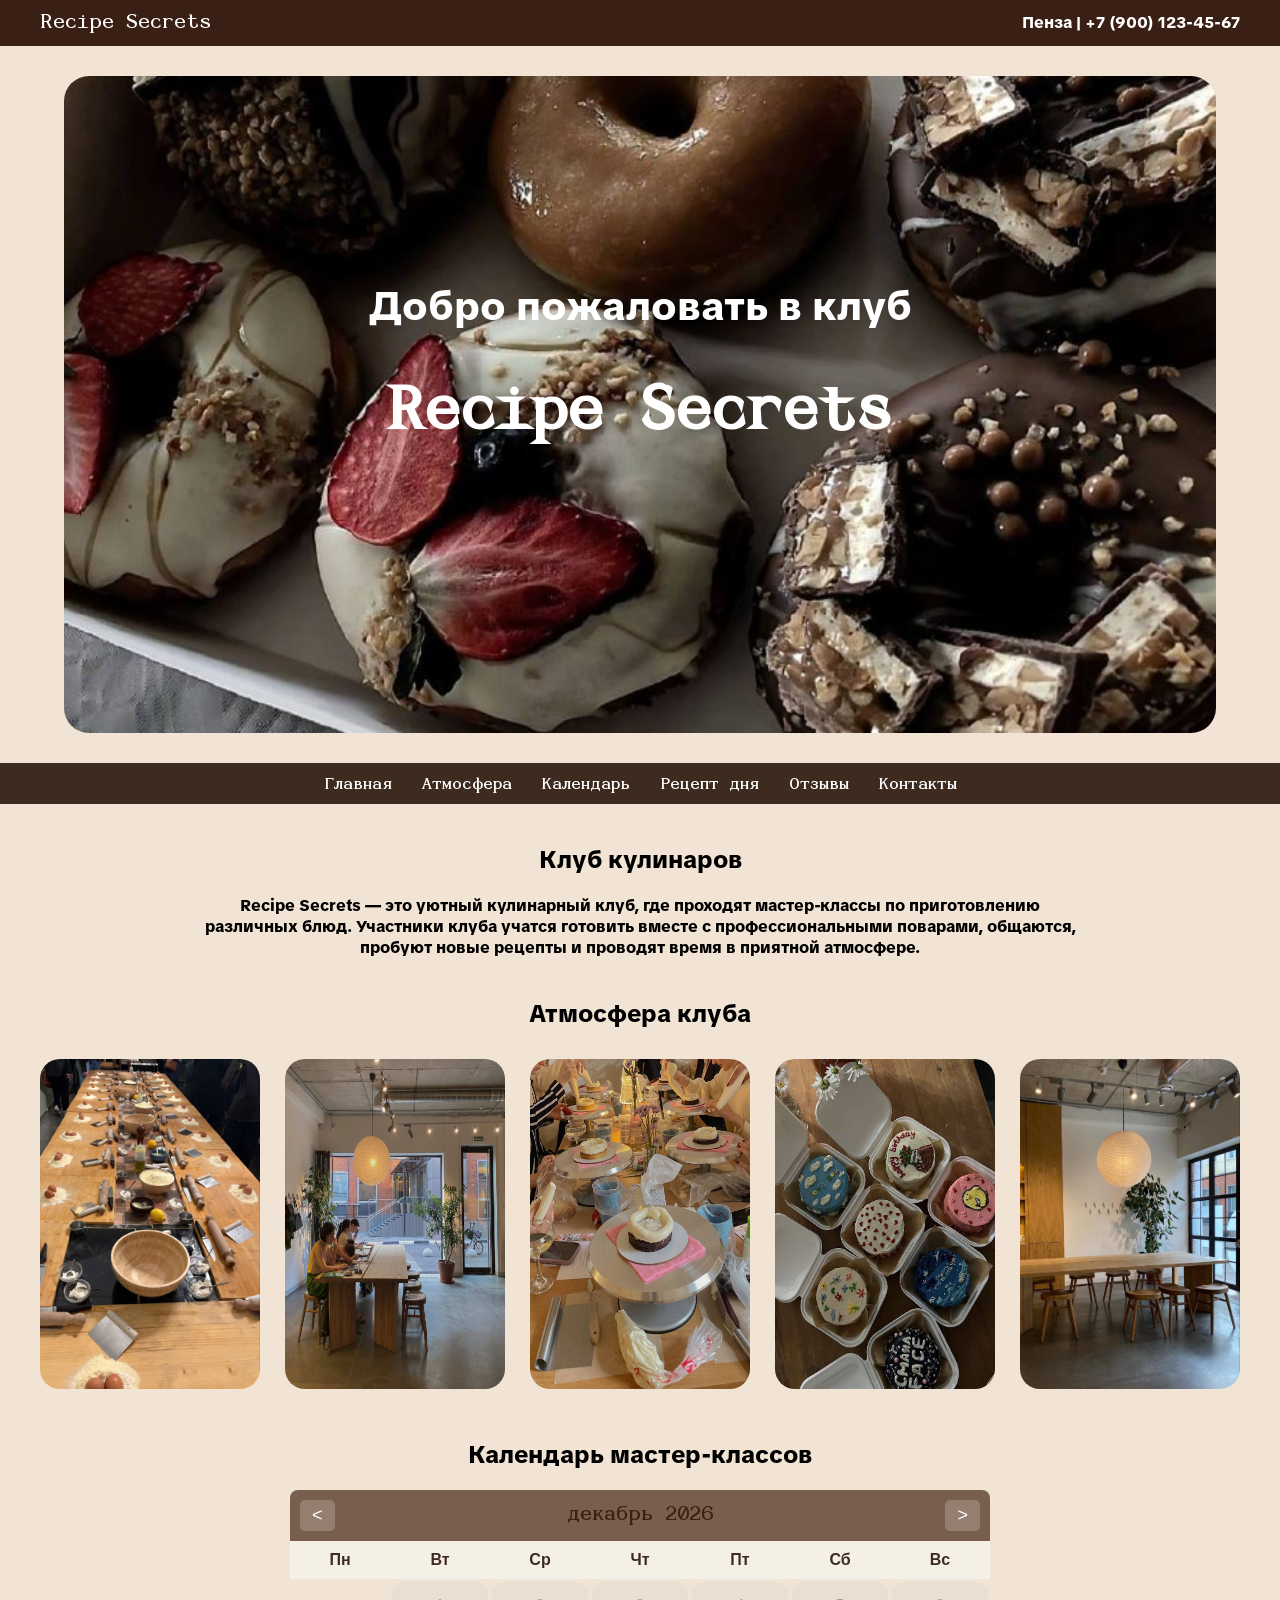
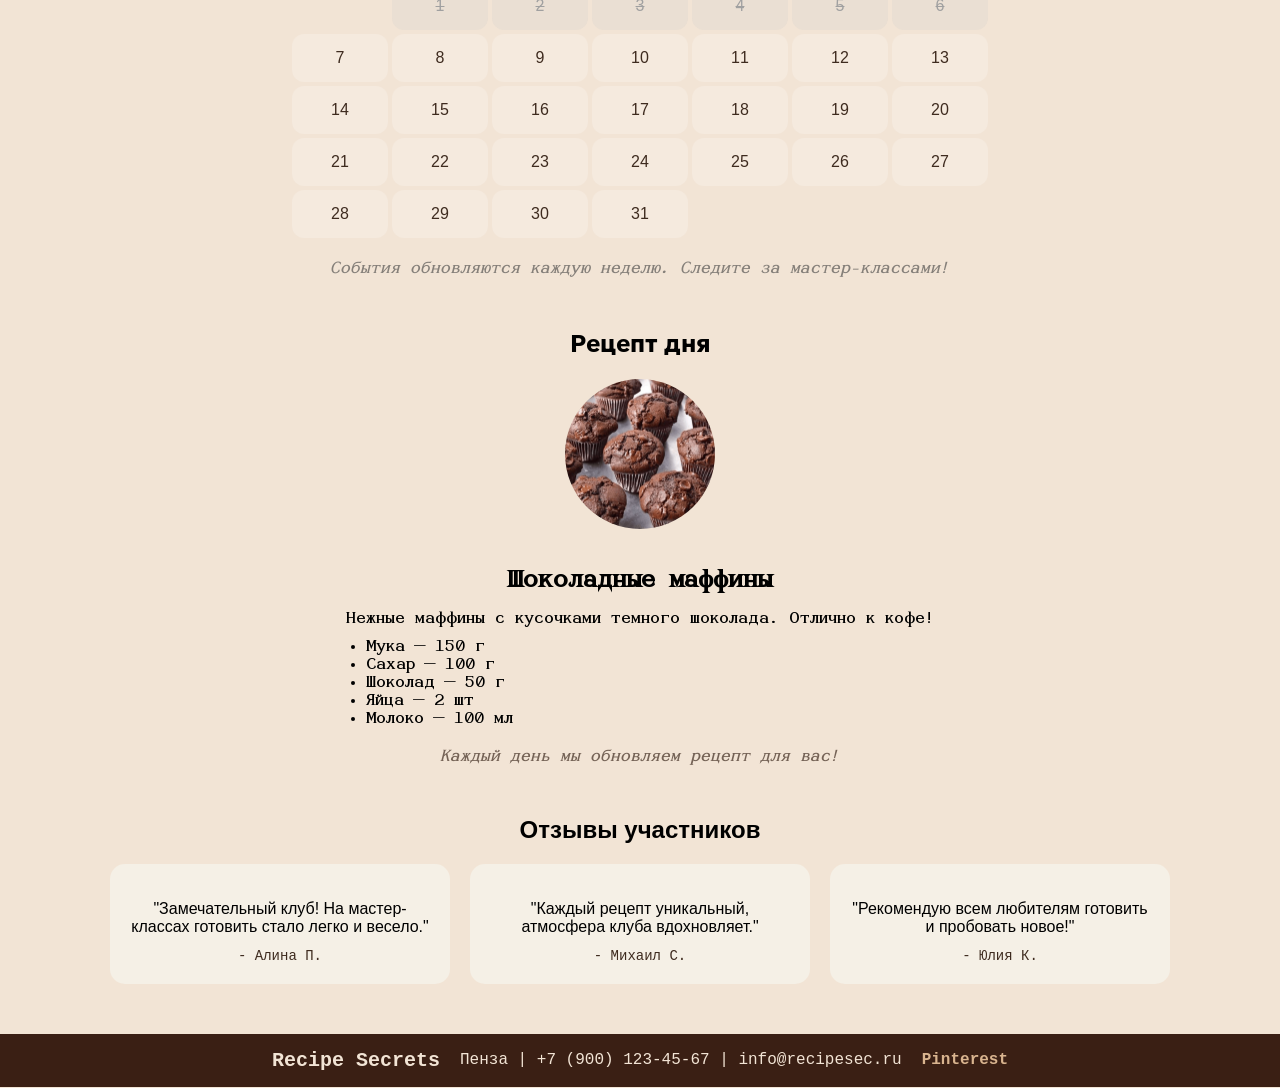
==== index.html @ e3c27041 "index.html" ====
<!DOCTYPE html>
<html lang="ru">
<head>
<meta charset="UTF-8">
<title>Recipe Secrets</title>
<link rel="stylesheet" href="css/style.css">
<script defer src="js/script.js"></script>
</head>
<body>
<div class="top-bar">
  <div class="logo">Recipe Secrets</div>
  <div class="contacts">
    Пенза | +7 (900) 123-45-67
  </div>
</div>
<!-- === Главная секция (шапка) === -->
<section id="home" class="hero">
  <img src="img/convertio.in_main.png">
  <div class="hero-text">
    <h1>Добро пожаловать в клуб</h1>
    <h2>Recipe Secrets</h2>
  </div>
</section>
<!-- === Навигация вынесена из секции === -->
<header class="main-header">
  <nav class="navbar">
    <ul>
      <li><a href="#home">Главная</a></li>
      <li><a href="#master-classes">Атмосфера</a></li>
      <li><a href="#calendar">Календарь</a></li>
      <li><a href="#daily-recipe">Рецепт дня</a></li>
      <li><a href="#reviews">Отзывы</a></li>
      <li><a href="#contacts">Контакты</a></li>
    </ul>
  </nav>
</header>
<!-- === О клубе === -->
<section class="about">
<h2>Клуб кулинаров</h2>
<p>
Recipe Secrets — это уютный кулинарный клуб,  
где проходят мастер-классы по приготовлению различных блюд.

Участники клуба учатся готовить вместе с профессиональными поварами,  
общаются, пробуют новые рецепты и проводят время в приятной атмосфере.
</p>
</section>
<!-- === Фотоколлаж / мастер-классы === -->
<section id="master-classes" class="gallery">
<h2>Атмосфера клуба</h2>
<div class="gallery-grid">
  <img src="img/convertio.in_class1.png">
  <img src="img/convertio.in_interior1.png">
  <img src="img/convertio.in_class2.png">
  <img src="img/convertio.in_dessert2.png">
  <img src="img/convertio.in_interior.png">
</div>
</section>
<!-- === Календарь === -->
<section id="calendar" class="calendar-section">
<h2>Календарь мастер-классов</h2>
<div class="calendar">
  <div class="calendar-header">
    <button id="prevMonth">&lt;</button>
    <span id="month"></span>
    <button id="nextMonth">&gt;</button>
  </div>
  <div class="calendar-weekdays">
    <div>Пн</div>
    <div>Вт</div>
    <div>Ср</div>
    <div>Чт</div>
    <div>Пт</div>
    <div>Сб</div>
    <div>Вс</div>
  </div>
  <div id="dates" class="calendar-dates"></div>
</div>
<p class="calendar-note">
События обновляются каждую неделю. Следите за мастер-классами!
</p>
</section>
<!-- === Рецепт дня === -->
<section class="daily-recipe" id="daily-recipe">
  <h2>Рецепт дня</h2>
  <div class="recipe-card">
    <img src="img/convertio.in_5285242297987569121.png" alt="Рецепт дня">
    <div class="recipe-info">
      <h3>Название рецепта</h3>
      <p>Описание</p>
      <ul>
        <!-- ингредиенты будут JS -->
      </ul>
    </div>
  </div>
  <p class="recipe-note">Каждый день мы обновляем рецепт для вас!</p>
</section>
<!-- === Отзывы === -->
<section class="reviews-section" id="reviews">
  <h2>Отзывы участников</h2>
  <div class="reviews-container">
    <div class="review">
      <p>"Замечательный клуб! На мастер-классах готовить стало легко и весело."</p>
      <span>- Алина П.</span>
    </div>
    <div class="review">
      <p>"Каждый рецепт уникальный, атмосфера клуба вдохновляет."</p>
      <span>- Михаил С.</span>
    </div>
    <div class="review">
      <p>"Рекомендую всем любителям готовить и пробовать новое!"</p>
      <span>- Юлия К.</span>
    </div>
  </div>
</section>
<footer class="club-footer" id="contacts">
  <div class="footer-container">
    <h1 class="club-title">Recipe Secrets</h1>
    <div class="footer-contacts">
      Пенза | +7 (900) 123-45-67 | info@recipesec.ru
    </div>
    <a href="https://www.pinterest.com/" target="_blank" class="social-link">Pinterest</a>
  </div>
</footer>
</body>
</html>
---- css/style.css ----
@font-face{
font-family: TikTokSans;
src: url('../fonts/TikTokSans.ttf');
}

@font-face{
font-family: BukaMono;
src: url('../fonts/BukaMono.ttf');
}
/* === Плавный скролл для навигации === */
html {
  scroll-behavior: smooth;
}

/* === Навигация закреплена и красиво видна === */
.navbar {
  background-color: (255, 255, 255, 0.2); /* тёмный шоколад */
  padding: 10px 0;
  text-align: center;
  position: sticky;
  top: 0;
  z-index: 1000;
}

/* Ссылки уже есть, оставляем hover */
body{

margin:0;
background:#f2e4d5;
font-family: TikTokSans;

}


.top-bar{

background:#3a1f14;
color:white;

display:flex;
justify-content:space-between;

padding:12px 40px;

}
/* === Навигационная панель === */
.navbar {
  background-color: #3e2b1f; /* тёмный шоколад */
  padding: 10px 0; /* чуть выше и ниже */
  text-align: center;
  position: sticky; /* чтобы панель оставалась при прокрутке */
  top: 0;
  z-index: 1000;
}

.navbar ul {
  list-style: none;
  margin: 0;
  padding: 0;
  display: flex;
  justify-content: center; /* центруем ссылки */
  gap: 30px; /* расстояние между пунктами */
}

.navbar ul li a {
  text-decoration: none;
  color: white;
  font-family: 'BukaMono', monospace; /* основной шрифт */
  font-size: 16px;
  transition: all 0.3s ease;
}

.navbar ul li a:hover {
  color: #d9b48f; /* бежевый при наведении */
  transform: scale(1.1); /* слегка увеличиваем ссылку */
}
.hero img{

width:90%;
margin:30px auto;
display:block;

border-radius:25px;

}



.logo{

font-family:BukaMono;
font-size:20px;

}


.hero{

text-align:center;
position:relative;

}

.hero-text{

position:absolute;

top:45%;
left:50%;

transform:translate(-50%,-50%);

color:white;

}


.hero-text h1{

font-size:40px;

}


.hero-text h2{

font-size:60px;
font-family:BukaMono;

}



.about{

width:70%;
margin:40px auto;
text-align:center;

}


.gallery{

text-align:center;

}


.gallery-grid{

display:flex;
justify-content:center;

gap:25px;

flex-wrap:wrap;

margin:30px;

}


.gallery-grid img{

width:220px;

border-radius:20px;

transition:0.4s;

}


.gallery-grid img:hover{

transform:scale(1.1);

}



.calendar-section{

text-align:center;

margin:50px;

}

/* === Стили для календаря Recipe Secrets === */
.calendar {
  width: 700px;
  margin: 20px auto;
  font-family: 'TikTok Sans', sans-serif;
  color: #3e2b1f; /* основной шоколадный цвет для текста */
}

/* === Календарь — заголовок месяца === */
.calendar-header {
  display: flex;
  justify-content: space-between;
  align-items: center;
  background-color: rgba(90, 62, 43, 0.8); /* тёмный шоколад с прозрачностью */
  color: #3a1f14; /* тёмный шоколад для текста месяца */
  font-family: 'BukaMono', monospace; /* шрифт для месяца */
  font-size: 20px; /* чуть крупнее */
  padding: 10px;
  border-radius: 8px 8px 0 0;
}

.calendar-header button {
  background-color: rgba(255, 255, 255, 0.2);
  border: none;
  color: #ffffff;
  font-size: 18px;
  padding: 5px 12px;
  border-radius: 5px;
  cursor: pointer;
  transition: background 0.2s, transform 0.2s;
}

.calendar-header button:hover {
  background-color: rgba(255, 255, 255, 0.4);
  transform: scale(1.1);
}

.calendar-weekdays,
.calendar-dates {
  display: grid;
  grid-template-columns: repeat(7, 1fr);
  text-align: center;
}

.calendar-weekdays div {
  font-weight: bold;
  padding: 10px 0;
  border-bottom: 1px solid rgba(200, 200, 200, 0.2);
  background-color: #f5f0e6; /* светлый бежевый фон для дней недели */
  color: #3e2b1f; /* шоколадный для текста дней недели */
}

.day {
  padding: 15px 0;
  margin: 2px;
  border-radius: 12px;
  background-color: rgba(255, 255, 255, 0.2); /* прозрачные кнопки */
  cursor: pointer;
  transition: transform 0.2s, background-color 0.2s;
  font-size: 16px;
  color: #3e2b1f; /* шоколадный текст */
}

.day:hover {
  transform: scale(1.1);
  background-color: rgba(255, 255, 255, 0.3); /* чуть ярче при наведении */
}

.day.event {
  background-color: #d6b38c; /* светлый шоколад для дней с событием */
  font-weight: bold;
}

.day.past {
  color: #a0a0a0;
  background-color: rgba(200, 200, 200, 0.2);
  text-decoration: line-through;
  cursor: default;
}

/* Текст под календарем */
.calendar-note {
  font-family: 'BukaMono', monospace;
  color: rgba(60, 60, 60, 0.6); /* светлее и прозрачнее */
  font-size: 16px;
  margin-top: 15px;
  font-style: italic;
}
.daily-recipe {
  text-align: center;
  margin: 50px auto;
}
.recipe-card {
  display: flex;
  flex-direction: column;
  align-items: center;
  gap: 20px;
  max-width: 700px;
  margin: 0 auto;
  gap: 0;
}
/* Стили только для картинки рецепта */
.recipe-card img {
  width: 150px;         /* уменьшенный размер */
  height: 150px;
  border-radius: 50%;   /* делает кружок */
  object-fit: cover;    /* чтобы картинка не растягивалась */
  display: block;
  margin: 0 auto 15px;  /* по центру с отступом снизу */
}
.recipe-info {
  text-align: center;
  font-family: 'BukaMono', monospace;
}
.recipe-info h3 {
  font-family: 'BukaMono', monospace;
  font-size: 24px;
  margin-bottom: 10px;
}
.recipe-info p {
  font-family: 'BukaMono', monospace;
  font-size: 16px;
  margin-bottom: 10px;
}
.recipe-info ul {
  text-align: left; /* нумерация слева */
  padding-left: 20px;
  margin: 0 auto 10px auto;
  font-family: 'BukaMono', monospace;
}
.recipe-note {
  font-family: 'BukaMono', monospace;
  font-size: 16px;
  color: rgba(62, 43, 31, 0.7);
  font-style: italic;
  margin-top: 10px;
}

.reviews-section {
  text-align: center;
  margin: 50px auto;
  font-family: 'TikTok Sans', sans-serif;
}

.reviews-container {
  display: flex;
  justify-content: center;
  flex-wrap: wrap;
  gap: 20px;
  margin-top: 20px;
}

.review {
  background-color: #f5f0e6; /* светлый фон */
  border-radius: 15px;
  padding: 20px;
  max-width: 300px;
  opacity: 0; /* изначально скрыты для анимации */
  transform: translateY(30px);
  transition: all 0.8s ease;
}

.review p {
  font-size: 16px;
  margin-bottom: 10px;
}

.review span {
  font-size: 14px;
  font-family: 'Buka Mono', monospace;
  color: #3e2b1f;
}
.club-footer {
  background-color: #3a1f14; /* шоколадный цвет */
  padding: 15px 0;
  display: flex;
  justify-content: center;
}

.club-footer .footer-container {
  display: flex;
  align-items: center;
  gap: 20px; /* расстояние между элементами */
  color: #f2e4d5; /* светлый текст */
  font-family: 'Buka Mono', monospace;
}

.club-footer .club-title {
  font-family: 'Buka Mono', monospace;
  font-size: 20px;
  margin: 0;
}

.club-footer .social-link {
  color: #d9b48f; /* бежевый для Pinterest */
  text-decoration: none;
  font-weight: bold;
  transition: transform 0.2s;
}

.club-footer .social-link:hover {
  transform: scale(1.1);
}
html {
  scroll-behavior: smooth;
}
.fade-in {
  opacity: 0;
  transform: translateY(30px);
  animation: fadeInUp 1s forwards;
}

@keyframes fadeInUp {
  to {
    opacity: 1;
    transform: translateY(0);
  }
}
/* Анимация появления рецепта при скролле */
.daily-recipe {
  opacity: 0;
  transform: translateY(50px);
  transition: opacity 1s ease, transform 1s ease;
}

.daily-recipe.visible {
  opacity: 1;
  transform: translateY(0);
}
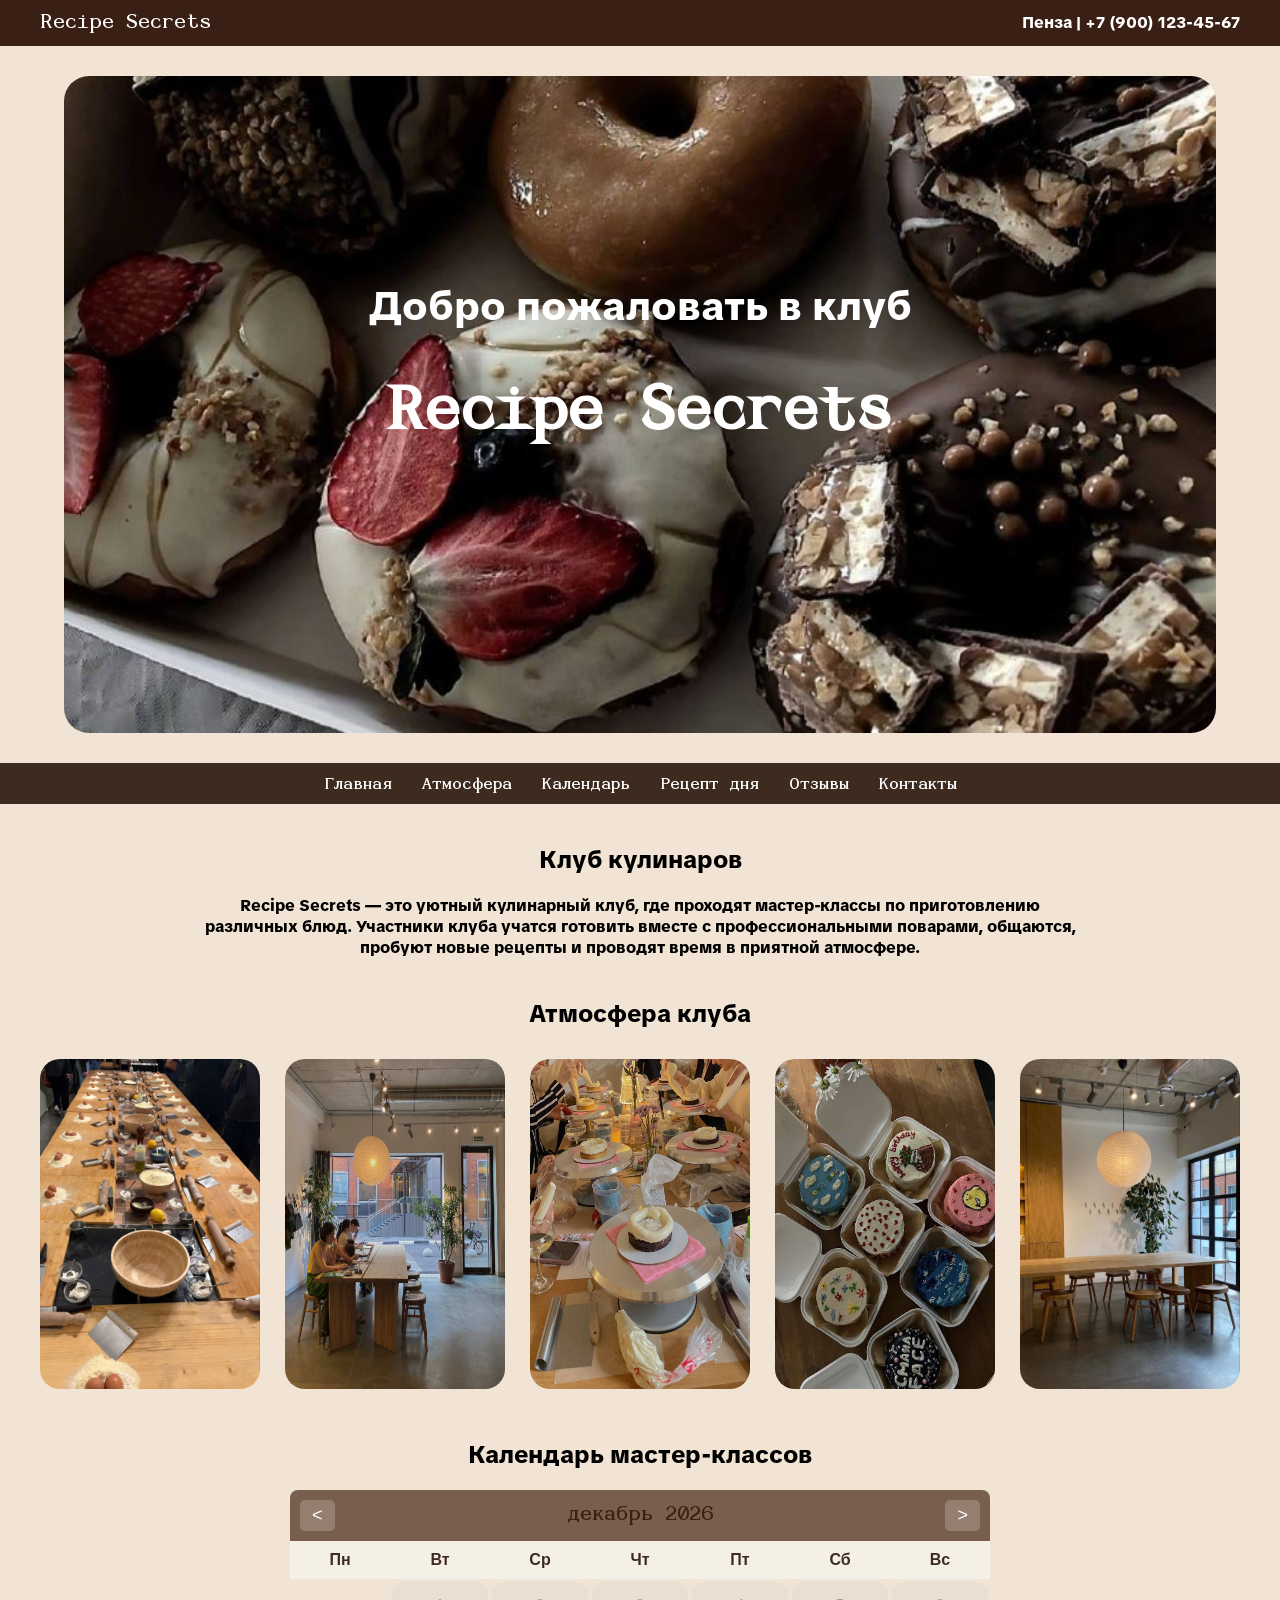
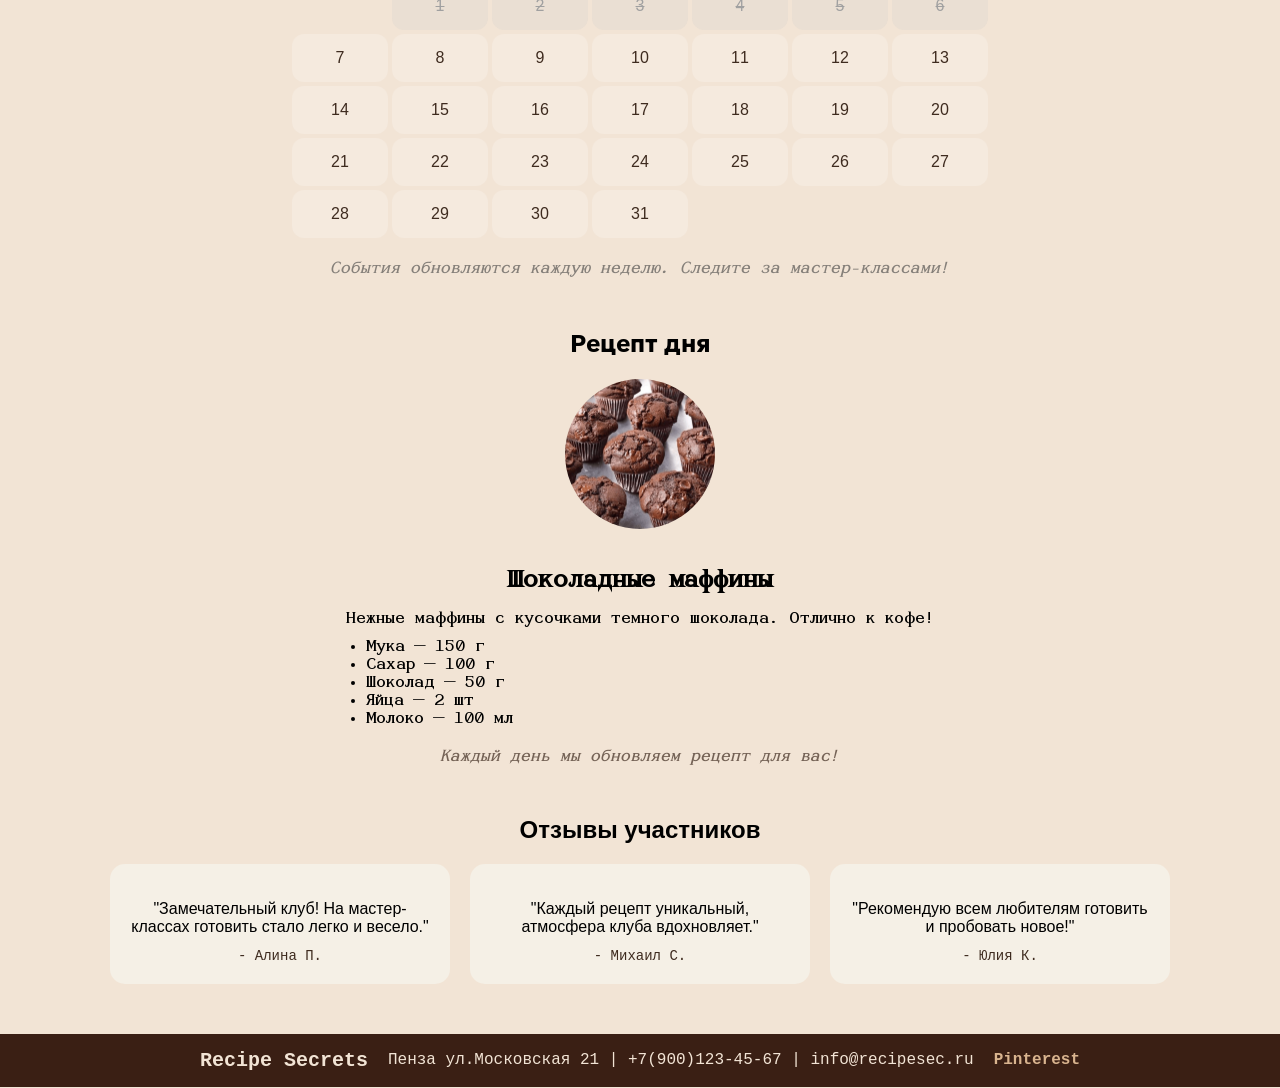
==== commit abb1120f: "Add files via upload" ====
--- a/index.html
+++ b/index.html
@@ -3,10 +3,13 @@
 <head>
 <meta charset="UTF-8">
 <title>Recipe Secrets</title>
+
 <link rel="stylesheet" href="css/style.css">
 <script defer src="js/script.js"></script>
 </head>
+
 <body>
+
 <div class="top-bar">
   <div class="logo">Recipe Secrets</div>
   <div class="contacts">
@@ -34,6 +37,9 @@
     </ul>
   </nav>
 </header>
+
+
+
 <!-- === О клубе === -->
 <section class="about">
 <h2>Клуб кулинаров</h2>
@@ -45,6 +51,7 @@
 общаются, пробуют новые рецепты и проводят время в приятной атмосфере.
 </p>
 </section>
+
 <!-- === Фотоколлаж / мастер-классы === -->
 <section id="master-classes" class="gallery">
 <h2>Атмосфера клуба</h2>
@@ -56,6 +63,7 @@
   <img src="img/convertio.in_interior.png">
 </div>
 </section>
+
 <!-- === Календарь === -->
 <section id="calendar" class="calendar-section">
 <h2>Календарь мастер-классов</h2>
@@ -80,6 +88,7 @@
 События обновляются каждую неделю. Следите за мастер-классами!
 </p>
 </section>
+
 <!-- === Рецепт дня === -->
 <section class="daily-recipe" id="daily-recipe">
   <h2>Рецепт дня</h2>
@@ -95,6 +104,7 @@
   </div>
   <p class="recipe-note">Каждый день мы обновляем рецепт для вас!</p>
 </section>
+
 <!-- === Отзывы === -->
 <section class="reviews-section" id="reviews">
   <h2>Отзывы участников</h2>
@@ -113,14 +123,16 @@
     </div>
   </div>
 </section>
+
 <footer class="club-footer" id="contacts">
   <div class="footer-container">
     <h1 class="club-title">Recipe Secrets</h1>
     <div class="footer-contacts">
-      Пенза | +7 (900) 123-45-67 | info@recipesec.ru
+      Пенза ул.Московская 21 | +7(900)123-45-67 | info@recipesec.ru  
     </div>
     <a href="https://www.pinterest.com/" target="_blank" class="social-link">Pinterest</a>
   </div>
 </footer>
+
 </body>
-</html>
+</html>
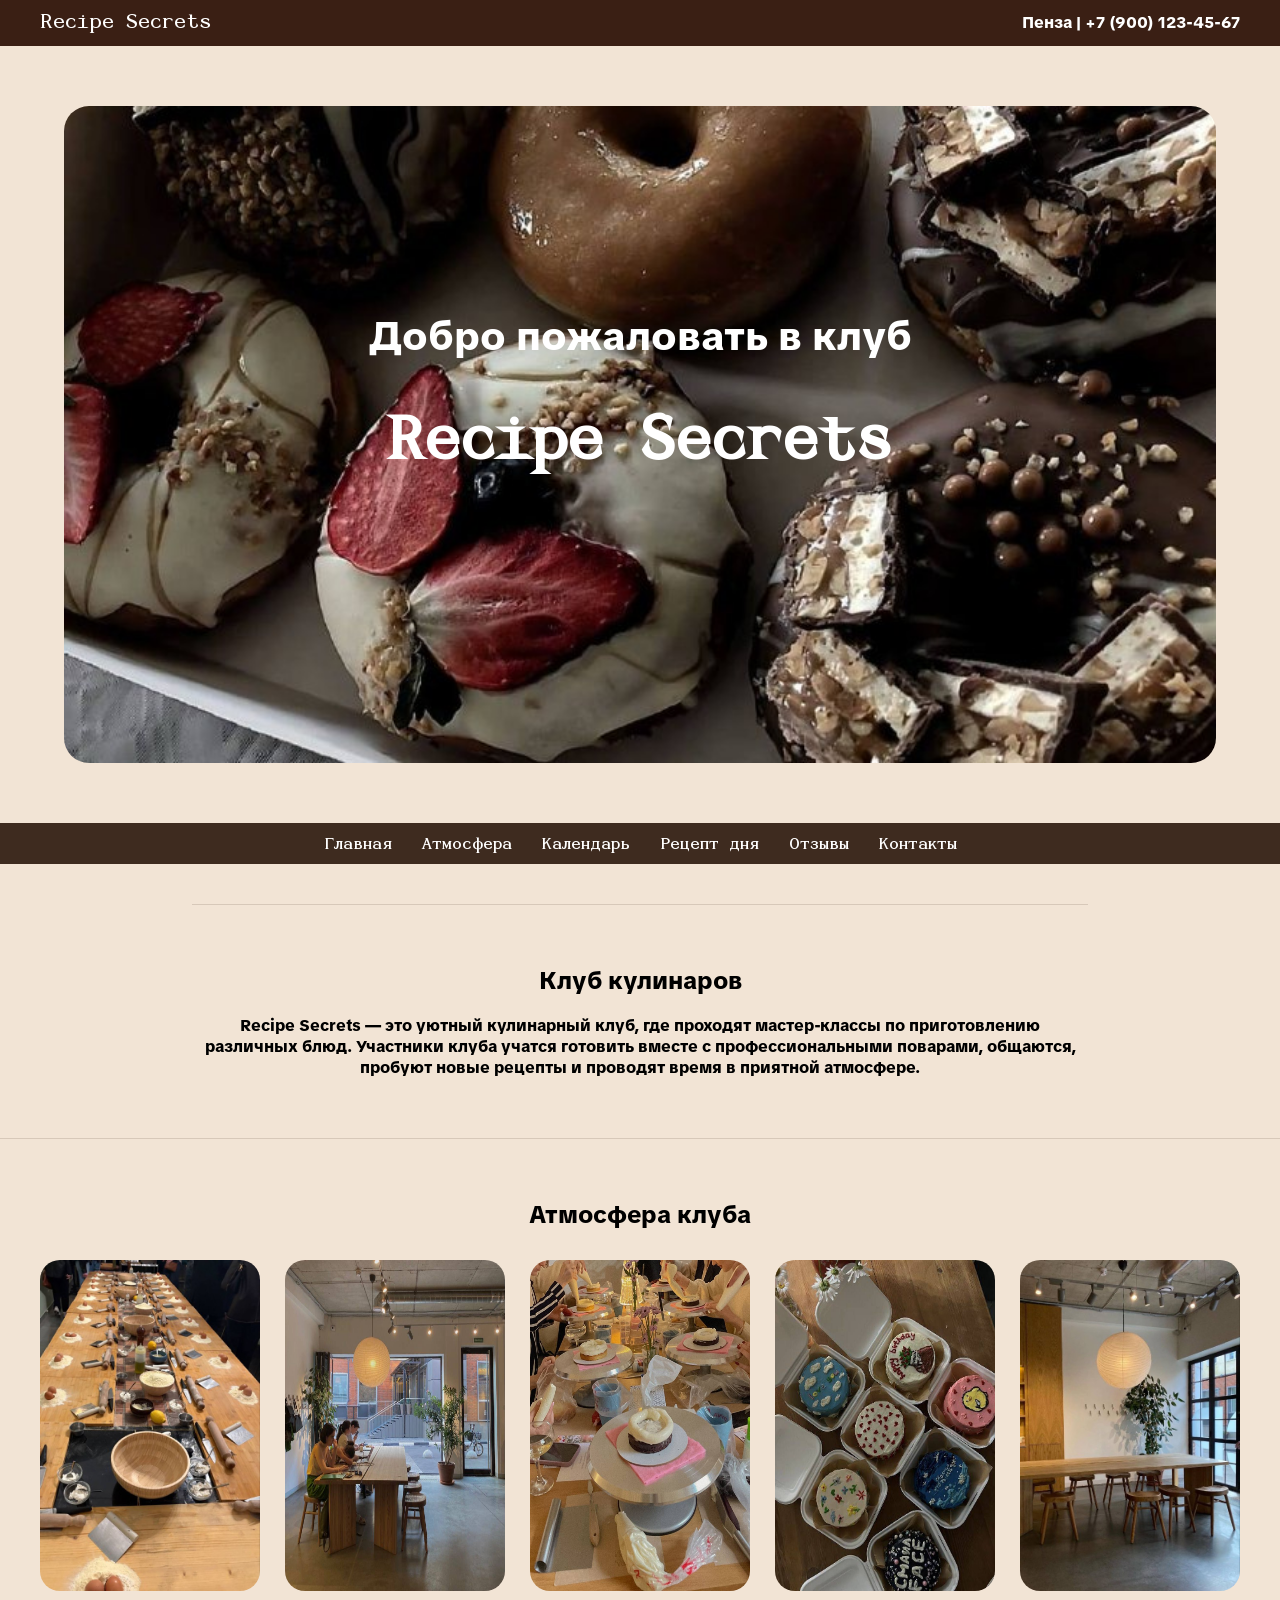
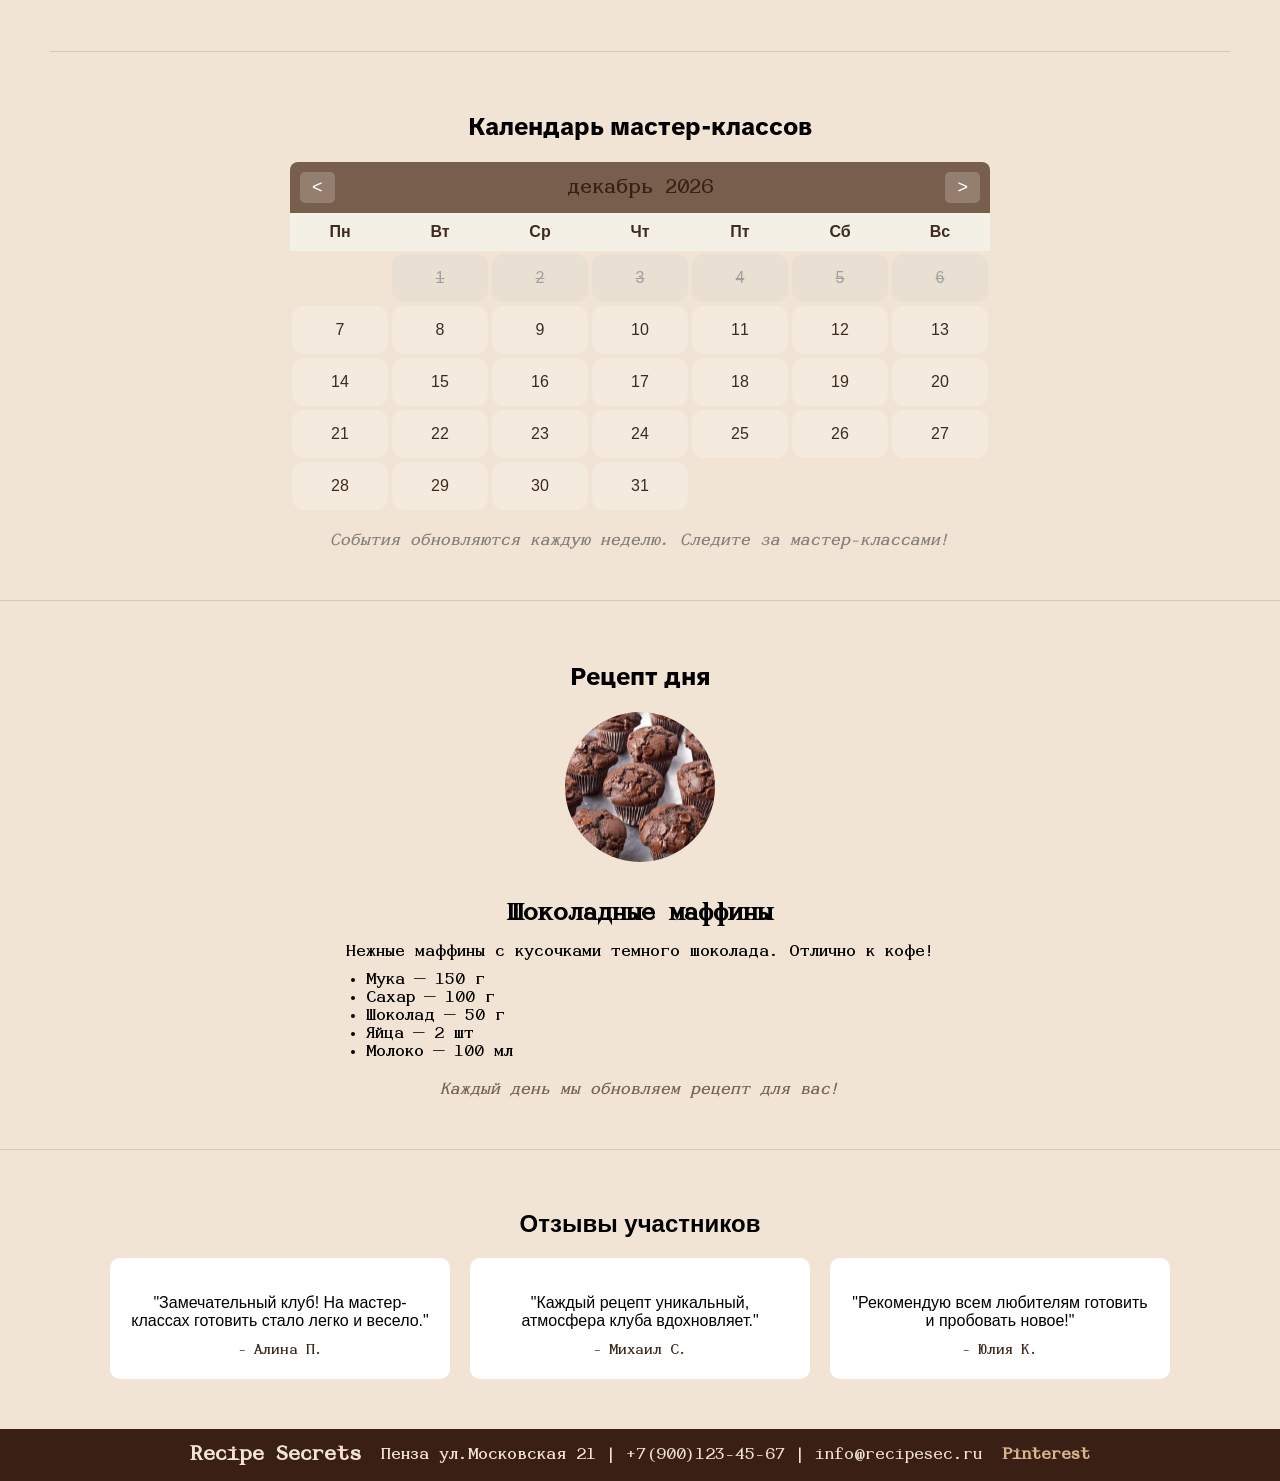
==== commit 34ba0931: "Add files via upload" ====
--- a/css/style.css
+++ b/css/style.css
@@ -1,54 +1,35 @@
 @font-face{
-font-family: TikTokSans;
-src: url('../fonts/TikTokSans.ttf');
-}
-
+  font-family: TikTokSans;
+  src: url('../fonts/TikTokSans.ttf');
+}
 @font-face{
-font-family: BukaMono;
-src: url('../fonts/BukaMono.ttf');
-}
-/* === Плавный скролл для навигации === */
+  font-family: BukaMono;
+  src: url('../fonts/BukaMono.ttf');
+}
+
 html {
   scroll-behavior: smooth;
 }
 
-/* === Навигация закреплена и красиво видна === */
+body{
+  margin:0;
+  background:#f2e4d5;
+  font-family: TikTokSans;
+}
+
+.top-bar{
+  background:#3a1f14;
+  color:white;
+  display:flex;
+  justify-content:space-between;
+  padding:12px 40px;
+}
+
 .navbar {
-  background-color: (255, 255, 255, 0.2); /* тёмный шоколад */
+  background-color: #3e2b1f; 
   padding: 10px 0;
   text-align: center;
-  position: sticky;
-  top: 0;
-  z-index: 1000;
-}
-
-/* Ссылки уже есть, оставляем hover */
-body{
-
-margin:0;
-background:#f2e4d5;
-font-family: TikTokSans;
-
-}
-
-
-.top-bar{
-
-background:#3a1f14;
-color:white;
-
-display:flex;
-justify-content:space-between;
-
-padding:12px 40px;
-
-}
-/* === Навигационная панель === */
-.navbar {
-  background-color: #3e2b1f; /* тёмный шоколад */
-  padding: 10px 0; /* чуть выше и ниже */
-  text-align: center;
-  position: sticky; /* чтобы панель оставалась при прокрутке */
+  position: relative;
   top: 0;
   z-index: 1000;
 }
@@ -58,153 +39,105 @@
   margin: 0;
   padding: 0;
   display: flex;
-  justify-content: center; /* центруем ссылки */
-  gap: 30px; /* расстояние между пунктами */
+  justify-content: center;
+  gap: 30px;
 }
 
 .navbar ul li a {
   text-decoration: none;
   color: white;
-  font-family: 'BukaMono', monospace; /* основной шрифт */
+  font-family: 'BukaMono', monospace;
   font-size: 16px;
   transition: all 0.3s ease;
 }
 
 .navbar ul li a:hover {
-  color: #d9b48f; /* бежевый при наведении */
-  transform: scale(1.1); /* слегка увеличиваем ссылку */
-}
+  color: #d9b48f;
+  transform: scale(1.1);
+}
+
 .hero img{
-
-width:90%;
-margin:30px auto;
-display:block;
-
-border-radius:25px;
-
-}
-
-
+  width:90%;
+  margin:30px auto;
+  display:block;
+  border-radius:25px;
+}
 
 .logo{
-
-font-family:BukaMono;
-font-size:20px;
-
-}
-
+  font-family:BukaMono;
+  font-size:20px;
+}
 
 .hero{
-
-text-align:center;
-position:relative;
-
+  text-align:center;
+  position:relative;
 }
 
 .hero-text{
-
-position:absolute;
-
-top:45%;
-left:50%;
-
-transform:translate(-50%,-50%);
-
-color:white;
-
-}
-
+  position:absolute;
+  top:45%;
+  left:50%;
+  transform:translate(-50%,-50%);
+  color:white;
+}
 
 .hero-text h1{
-
-font-size:40px;
-
-}
-
+  font-size:40px;
+}
 
 .hero-text h2{
-
-font-size:60px;
-font-family:BukaMono;
-
-}
-
-
+  font-size:60px;
+  font-family:BukaMono;
+}
 
 .about{
-
-width:70%;
-margin:40px auto;
-text-align:center;
-
-}
-
+  width:70%;
+  margin:40px auto;
+  text-align:center;
+}
 
 .gallery{
-
-text-align:center;
-
-}
-
+  text-align:center;
+}
 
 .gallery-grid{
-
-display:flex;
-justify-content:center;
-
-gap:25px;
-
-flex-wrap:wrap;
-
-margin:30px;
-
-}
-
+  display:flex;
+  justify-content:center;
+  gap:25px;
+  flex-wrap:wrap;
+  margin:30px;
+}
 
 .gallery-grid img{
-
-width:220px;
-
-border-radius:20px;
-
-transition:0.4s;
-
-}
-
+  width:220px;
+  border-radius:20px;
+  transition:0.4s;
+}
 
 .gallery-grid img:hover{
-
-transform:scale(1.1);
-
-}
-
-
+  transform:scale(1.1);
+}
 
 .calendar-section{
-
-text-align:center;
-
-margin:50px;
-
-}
-
-/* === Стили для календаря Recipe Secrets === */
+  text-align:center;
+  margin:50px;
+}
+
 .calendar {
   width: 700px;
   margin: 20px auto;
   font-family: 'TikTok Sans', sans-serif;
-  color: #3e2b1f; /* основной шоколадный цвет для текста */
-}
-
-/* === Календарь — заголовок месяца === */
+  color: #3e2b1f;
+}
+
 .calendar-header {
   display: flex;
   justify-content: space-between;
   align-items: center;
-  background-color: rgba(90, 62, 43, 0.8); /* тёмный шоколад с прозрачностью */
-  color: #3a1f14; /* тёмный шоколад для текста месяца */
-  font-family: 'BukaMono', monospace; /* шрифт для месяца */
-  font-size: 20px; /* чуть крупнее */
+  background-color: rgba(90, 62, 43, 0.8);
+  color: #3a1f14;
+  font-family: 'BukaMono', monospace;
+  font-size: 20px;
   padding: 10px;
   border-radius: 8px 8px 0 0;
 }
@@ -236,28 +169,28 @@
   font-weight: bold;
   padding: 10px 0;
   border-bottom: 1px solid rgba(200, 200, 200, 0.2);
-  background-color: #f5f0e6; /* светлый бежевый фон для дней недели */
-  color: #3e2b1f; /* шоколадный для текста дней недели */
+  background-color: #f5f0e6;
+  color: #3e2b1f;
 }
 
 .day {
   padding: 15px 0;
   margin: 2px;
   border-radius: 12px;
-  background-color: rgba(255, 255, 255, 0.2); /* прозрачные кнопки */
+  background-color: rgba(255, 255, 255, 0.2);
   cursor: pointer;
   transition: transform 0.2s, background-color 0.2s;
   font-size: 16px;
-  color: #3e2b1f; /* шоколадный текст */
+  color: #3e2b1f;
 }
 
 .day:hover {
   transform: scale(1.1);
-  background-color: rgba(255, 255, 255, 0.3); /* чуть ярче при наведении */
+  background-color: rgba(255, 255, 255, 0.3);
 }
 
 .day.event {
-  background-color: #d6b38c; /* светлый шоколад для дней с событием */
+  background-color: #d6b38c;
   font-weight: bold;
 }
 
@@ -268,59 +201,62 @@
   cursor: default;
 }
 
-/* Текст под календарем */
 .calendar-note {
   font-family: 'BukaMono', monospace;
-  color: rgba(60, 60, 60, 0.6); /* светлее и прозрачнее */
+  color: rgba(60, 60, 60, 0.6);
   font-size: 16px;
   margin-top: 15px;
   font-style: italic;
 }
+
 .daily-recipe {
   text-align: center;
-  margin: 50px auto;
-}
+  margin: 40px auto;
+}
+
 .recipe-card {
   display: flex;
   flex-direction: column;
   align-items: center;
-  gap: 20px;
   max-width: 700px;
   margin: 0 auto;
-  gap: 0;
-}
-/* Стили только для картинки рецепта */
+}
+
 .recipe-card img {
-  width: 150px;         /* уменьшенный размер */
+  width: 150px;
   height: 150px;
-  border-radius: 50%;   /* делает кружок */
-  object-fit: cover;    /* чтобы картинка не растягивалась */
+  border-radius: 50%;
+  object-fit: cover;
   display: block;
-  margin: 0 auto 15px;  /* по центру с отступом снизу */
-}
+  margin: 0 auto 15px;
+}
+
 .recipe-info {
   text-align: center;
   font-family: 'BukaMono', monospace;
 }
+
 .recipe-info h3 {
   font-family: 'BukaMono', monospace;
   font-size: 24px;
   margin-bottom: 10px;
 }
+
 .recipe-info p {
   font-family: 'BukaMono', monospace;
   font-size: 16px;
   margin-bottom: 10px;
 }
+
 .recipe-info ul {
-  text-align: left; /* нумерация слева */
+  text-align: left;
   padding-left: 20px;
   margin: 0 auto 10px auto;
   font-family: 'BukaMono', monospace;
 }
+
 .recipe-note {
-  font-family: 'BukaMono', monospace;
-  font-size: 16px;
+  font-family: 'BukaMono', monospace;font-size: 16px;
   color: rgba(62, 43, 31, 0.7);
   font-style: italic;
   margin-top: 10px;
@@ -341,11 +277,11 @@
 }
 
 .review {
-  background-color: #f5f0e6; /* светлый фон */
+  background-color: #f5f0e6;
   border-radius: 15px;
   padding: 20px;
   max-width: 300px;
-  opacity: 0; /* изначально скрыты для анимации */
+  opacity: 0;
   transform: translateY(30px);
   transition: all 0.8s ease;
 }
@@ -357,11 +293,12 @@
 
 .review span {
   font-size: 14px;
-  font-family: 'Buka Mono', monospace;
+  font-family: 'BukaMono', monospace;
   color: #3e2b1f;
 }
+
 .club-footer {
-  background-color: #3a1f14; /* шоколадный цвет */
+  background-color: #3a1f14;
   padding: 15px 0;
   display: flex;
   justify-content: center;
@@ -370,19 +307,19 @@
 .club-footer .footer-container {
   display: flex;
   align-items: center;
-  gap: 20px; /* расстояние между элементами */
-  color: #f2e4d5; /* светлый текст */
-  font-family: 'Buka Mono', monospace;
+  gap: 20px;
+  color: #f2e4d5;
+  font-family: 'BukaMono', monospace;
 }
 
 .club-footer .club-title {
-  font-family: 'Buka Mono', monospace;
+  font-family: 'BukaMono', monospace;
   font-size: 20px;
   margin: 0;
 }
 
 .club-footer .social-link {
-  color: #d9b48f; /* бежевый для Pinterest */
+  color: #d9b48f;
   text-decoration: none;
   font-weight: bold;
   transition: transform 0.2s;
@@ -391,9 +328,8 @@
 .club-footer .social-link:hover {
   transform: scale(1.1);
 }
-html {
-  scroll-behavior: smooth;
-}
+
+/* Анимации */
 .fade-in {
   opacity: 0;
   transform: translateY(30px);
@@ -406,7 +342,7 @@
     transform: translateY(0);
   }
 }
-/* Анимация появления рецепта при скролле */
+
 .daily-recipe {
   opacity: 0;
   transform: translateY(50px);
@@ -416,4 +352,38 @@
 .daily-recipe.visible {
   opacity: 1;
   transform: translateY(0);
+}
+section {
+  margin: 60px auto;
+  padding-top: 40px;
+  border-top: 1px solid rgba(62, 43, 31, 0.15);
+}
+section:first-of-type {
+  border-top: none;
+  padding-top: 0;
+}
+.review {
+  background: #fff;
+  padding: 20px;
+  border-radius: 10px;
+  transition: transform 0.3s ease, box-shadow 0.3s ease;
+}
+
+.review:hover {
+  transform: translateY(-6px);
+  box-shadow: 0 10px 20px rgba(0,0,0,0.15);
+}
+.fade-in {
+  animation: recipeFade 0.8s ease;
+}
+
+@keyframes recipeFade {
+  from {
+    opacity: 0;
+    transform: translateY(15px);
+  }
+  to {
+    opacity: 1;
+    transform: translateY(0);
+  }
 }
